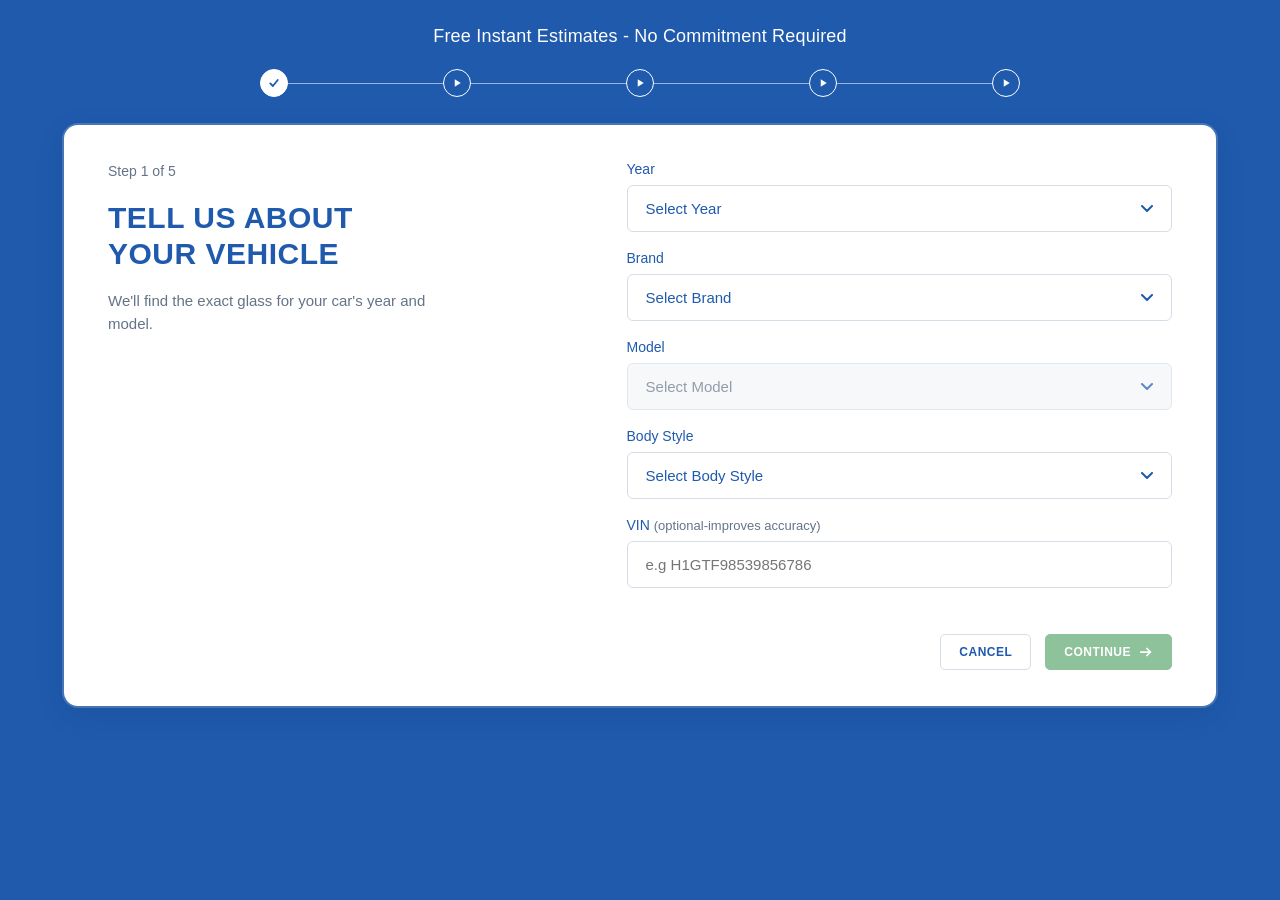
==== index.html @ 15ad985d "Add static GitHub Pages preview alongside PHP backend PHP files stay the canonical source; .html sna" ====
<!doctype html>
<html lang="en">
<head>
  <meta charset="utf-8">
  <meta name="viewport" content="width=device-width, initial-scale=1">
  <title>AGX — Vehicle Glass Estimate</title>
    <link rel="stylesheet" href="assets/css/form.css?v=1778505062">
</head>
<body>
  <div class="page-wrap">

    <h2 class="headline">Free Instant Estimates - No Commitment Required</h2>

    <!-- Stepper -->
    <ol class="stepper" aria-label="Form progress">
      <li class="step-circle done" aria-current="step" aria-label="Step 1: Vehicle info, current">
        <svg viewBox="0 0 16 16" fill="none" stroke="currentColor" stroke-width="2.4" stroke-linecap="round" stroke-linejoin="round" aria-hidden="true"><polyline points="3,8.5 6.5,12 13,4"/></svg>
      </li>
      <li class="step-circle pending" aria-label="Step 2, not started"><svg viewBox="0 0 16 16" fill="currentColor" aria-hidden="true"><polygon points="5,3 13,8 5,13"/></svg></li>
      <li class="step-circle pending" aria-label="Step 3, not started"><svg viewBox="0 0 16 16" fill="currentColor" aria-hidden="true"><polygon points="5,3 13,8 5,13"/></svg></li>
      <li class="step-circle pending" aria-label="Step 4, not started"><svg viewBox="0 0 16 16" fill="currentColor" aria-hidden="true"><polygon points="5,3 13,8 5,13"/></svg></li>
      <li class="step-circle pending" aria-label="Step 5, not started"><svg viewBox="0 0 16 16" fill="currentColor" aria-hidden="true"><polygon points="5,3 13,8 5,13"/></svg></li>
    </ol>

    <!-- Form card -->
    <div class="card glow">
      <form id="vehicle-form" autocomplete="off" novalidate>
        <div class="form-grid">

          <div class="form-intro">
            <p class="step-tag">Step 1 of 5</p>
            <h1>Tell us about<br>your vehicle</h1>
            <p>We'll find the exact glass for your car's year and model.</p>
          </div>

          <div class="form-fields">
            <div class="field">
              <label for="year">Year</label>
              <select id="year" name="year" required>
                <option value="" selected disabled>Select Year</option>
              </select>
            </div>

            <div class="field">
              <label for="brand">Brand</label>
              <select id="brand" name="brand" required>
                <option value="" selected disabled>Select Brand</option>
              </select>
            </div>

            <div class="field">
              <label for="model">Model</label>
              <select id="model" name="model" required disabled>
                <option value="" selected disabled>Select Model</option>
              </select>
            </div>

            <div class="field">
              <label for="body_style">Body Style</label>
              <select id="body_style" name="body_style" required>
                <option value="" selected disabled>Select Body Style</option>
              </select>
            </div>

            <div class="field">
              <label for="vin">VIN <span class="field-hint">(optional-improves accuracy)</span></label>
              <input type="text" id="vin" name="vin" placeholder="e.g H1GTF98539856786" maxlength="17">
            </div>

            <div class="form-actions">
              <button type="button" id="cancel-btn" class="btn btn-ghost">Cancel</button>
              <button type="submit" id="continue-btn" class="btn btn-primary" disabled>
                Continue
                <span class="arrow">
                  <svg viewBox="0 0 16 16" fill="none" stroke="currentColor" stroke-width="2" stroke-linecap="round" stroke-linejoin="round">
                    <line x1="2" y1="8" x2="13" y2="8"/>
                    <polyline points="9,4 13,8 9,12"/>
                  </svg>
                </span>
              </button>
            </div>
          </div>

        </div>
      </form>
    </div>

  </div>

  <script type="application/json" id="agx-vehicles-data">{"years":["2026","2025","2024","2023","2022","2021","2020","2019","2018","2017","2016","2015","2014","2013","2012","2011","2010"],"body_styles":[{"value":"sedan","label":"Sedan","available":true},{"value":"coupe","label":"Coupe","available":false},{"value":"suv","label":"SUV","available":false},{"value":"hatchback","label":"Hatchback","available":false},{"value":"combi","label":"Combi \/ Wagon","available":false},{"value":"pickup","label":"Pickup","available":false},{"value":"van","label":"Van","available":false}],"brands":{"BMW":["1 Series","3 Series","5 Series","7 Series","X1","X3","X5"],"Mercedes":["A-Class","C-Class","E-Class","S-Class","GLA","GLC","GLE"],"Audi":["A3","A4","A6","A8","Q3","Q5","Q7"],"Volkswagen":["Golf","Passat","Polo","Jetta","Tiguan","Touareg"],"Ford":["Focus","Fiesta","Mondeo","Mustang","Kuga","Explorer"],"Toyota":["Corolla","Camry","Yaris","RAV4","Highlander","Prius"],"Honda":["Civic","Accord","Jazz","CR-V","HR-V"],"Hyundai":["i20","i30","Elantra","Sonata","Tucson","Santa Fe"],"Kia":["Rio","Ceed","Sportage","Sorento","Stinger"],"Nissan":["Micra","Sentra","Altima","Qashqai","X-Trail"],"Renault":["Clio","Megane","Captur","Kadjar"],"Peugeot":["208","308","508","2008","3008"],"Skoda":["Fabia","Octavia","Superb","Karoq","Kodiaq"],"Opel":["Corsa","Astra","Insignia","Mokka"],"Tesla":["Model 3","Model S","Model Y","Model X"]}}</script>
  <script src="assets/js/form.js?v=1778587753"></script>
</body>
</html>
---- assets/css/form.css ----
/* ==========================================================
   Shared base styles — used on every page
   ========================================================== */

* { box-sizing: border-box; }

:root {
  /* ---- Colors ---- */
  --bg-blue:        #1F5AAD;
  --bg-blue-deep:   #1B4F99;
  --primary:        #1F5AAD;
  --primary-dark:   #174584;
  --text-dark:      #1F5AAD;
  --text-muted:     #647488;
  --border-light:   #E2E8EF;
  --border-input:   #D5DDE6;
  --green-cta:      #1E8639;
  --green-cta-hover:#176E2D;
  --danger:         #D93B3B;
  --danger-hover:   #B92E2E;
  --glass-blue:     #C8DBED;
  --glass-green:    #B8E5B5;
  --white:          #FFFFFF;
  --shadow-card:    0 8px 32px rgba(0, 0, 0, 0.08);

  /* ---- Spacing scale (use these instead of magic px values) ---- */
  --space-1:  4px;
  --space-2:  8px;
  --space-3: 12px;
  --space-4: 16px;
  --space-5: 24px;
  --space-6: 32px;
  --space-7: 48px;

  /* ---- Radii ---- */
  --radius-sm: 5px;
  --radius-md: 8px;
  --radius-lg: 12px;
  --radius-xl: 14px;
}

html, body {
  margin: 0;
  padding: 0;
  font-family: -apple-system, BlinkMacSystemFont, "Segoe UI", Roboto, "Helvetica Neue", Arial, sans-serif;
  background: var(--bg-blue);
  color: var(--text-dark);
  min-height: 100vh;
  -webkit-font-smoothing: antialiased;
  -moz-osx-font-smoothing: grayscale;
}

.page-wrap {
  max-width: 1200px;
  margin: 0 auto;
  padding: 18px 24px 32px;
}

/* ----- Top headline ----- */
.headline {
  text-align: center;
  color: var(--white);
  font-size: 18px;
  font-weight: 400;
  letter-spacing: 0.2px;
  margin: 8px 0 22px;
}

/* ==========================================================
   Stepper — 5 step progress bar
   ========================================================== */
.stepper {
  display: flex;
  align-items: center;
  justify-content: space-between;
  max-width: 760px;
  margin: 0 auto 28px;
  position: relative;
  padding: 0;
  list-style: none;
}

.stepper::before {
  content: "";
  position: absolute;
  left: 24px;
  right: 24px;
  top: 50%;
  height: 1px;
  background: rgba(255, 255, 255, 0.55);
  z-index: 0;
}

.step-circle {
  position: relative;
  width: 28px;
  height: 28px;
  border-radius: 50%;
  display: flex;
  align-items: center;
  justify-content: center;
  background: var(--white);
  color: var(--primary);
  border: 1px solid var(--white);
  z-index: 1;
}

.step-circle.done {
  background: var(--white);
  color: var(--primary);
}

.step-circle.done svg,
.step-circle.pending svg {
  width: 12px;
  height: 12px;
}

.step-circle.pending {
  background: var(--bg-blue);
  color: var(--white);
  border: 1px solid var(--white);
}

/* ==========================================================
   Card
   ========================================================== */
.card {
  background: var(--white);
  border-radius: 14px;
  box-shadow: var(--shadow-card);
  padding: 36px 44px;
  position: relative;
}

.card.glow {
  box-shadow: 0 0 0 2px rgba(255, 255, 255, 0.18), var(--shadow-card);
}

/* ==========================================================
   Buttons — shared
   ========================================================== */
.btn {
  display: inline-flex;
  align-items: center;
  gap: 8px;
  font-family: inherit;
  font-size: 12px;
  font-weight: 600;
  letter-spacing: 0.5px;
  text-transform: uppercase;
  padding: 10px 18px;
  border-radius: 5px;
  border: 1px solid transparent;
  cursor: pointer;
  transition: background 150ms ease, color 150ms ease, border-color 150ms ease, opacity 150ms ease;
  text-decoration: none;
}

.btn .arrow svg {
  width: 14px;
  height: 14px;
}

.btn:disabled,
.btn[aria-disabled="true"] {
  opacity: 0.5;
  cursor: not-allowed;
}

.btn-primary {
  background: var(--green-cta);
  color: var(--white);
  border-color: var(--green-cta);
}
.btn-primary:hover:not(:disabled) {
  background: var(--green-cta-hover);
  border-color: var(--green-cta-hover);
}

.btn-ghost {
  background: var(--white);
  color: var(--primary);
  border-color: var(--border-input);
}
.btn-ghost:hover {
  border-color: var(--primary);
}

.btn-text {
  background: transparent;
  color: var(--text-muted);
  border-color: transparent;
  padding: 10px 14px;
  font-size: 12px;
  letter-spacing: 0.6px;
}
.btn-text:hover {
  color: var(--primary);
  text-decoration: underline;
  text-underline-offset: 3px;
}

/* Reset is a destructive action — always red so it's instantly recognisable. */
#reset-btn,
#reset-btn:hover {
  color: var(--danger);
  text-decoration: none;
}
#reset-btn:hover {
  color: var(--danger-hover);
  text-decoration: underline;
  text-underline-offset: 3px;
}

.btn-danger {
  background: var(--danger);
  color: var(--white);
  border-color: var(--danger);
}
.btn-danger:hover:not(:disabled) {
  background: var(--danger-hover);
  border-color: var(--danger-hover);
}

.btn .arrow {
  display: inline-flex;
  width: 14px;
  height: 14px;
}

/* ==========================================================
   Step 1 — Tell us about your vehicle (form layout)
   ========================================================== */
.form-grid {
  display: grid;
  grid-template-columns: 1fr 1.2fr;
  gap: 64px;
  align-items: start;
}

.form-intro .step-tag {
  font-size: 14px;
  color: var(--text-muted);
  margin: 0 0 18px;
}

.form-intro h1 {
  font-size: 30px;
  line-height: 1.2;
  font-weight: 700;
  letter-spacing: 0.5px;
  color: var(--text-dark);
  text-transform: uppercase;
  margin: 0 0 18px;
}

.form-intro p {
  font-size: 15px;
  color: var(--text-muted);
  line-height: 1.5;
  margin: 0;
  max-width: 320px;
}

.form-fields {
  display: flex;
  flex-direction: column;
  gap: 18px;
}

.field label {
  display: block;
  font-size: 14px;
  font-weight: 500;
  color: var(--text-dark);
  margin-bottom: 8px;
}

.field label .field-hint {
  font-weight: 400;
  color: var(--text-muted);
  font-size: 13px;
}

.field select,
.field input[type="text"] {
  width: 100%;
  padding: 14px 18px;
  font-family: inherit;
  font-size: 15px;
  color: var(--text-dark);
  background: var(--white);
  border: 1px solid var(--border-input);
  border-radius: 6px;
  appearance: none;
  -webkit-appearance: none;
  cursor: pointer;
  transition: border-color 150ms ease;
}

.field input[type="text"] {
  cursor: text;
}

.field select:focus,
.field input[type="text"]:focus {
  outline: none;
  border-color: var(--primary);
}

.field select {
  background-image: url("data:image/svg+xml;utf8,<svg xmlns='http://www.w3.org/2000/svg' width='12' height='8' viewBox='0 0 12 8'><path fill='none' stroke='%231F5AAD' stroke-width='2' stroke-linecap='round' stroke-linejoin='round' d='M1 1l5 5 5-5'/></svg>");
  background-repeat: no-repeat;
  background-position: right 18px center;
  padding-right: 44px;
}

.field select:disabled {
  background-color: #F4F6F9;
  color: var(--text-muted);
  cursor: not-allowed;
}

.field select option:disabled {
  color: #C0C8D2;
}

.form-actions {
  display: flex;
  justify-content: flex-end;
  align-items: center;
  gap: 14px;
  margin-top: 28px;
}

/* ==========================================================
   Responsive
   ========================================================== */
@media (max-width: 800px) {
  .card { padding: 28px 22px; }
  .form-grid { grid-template-columns: 1fr; gap: 28px; }
  .form-intro h1 { font-size: 24px; }
  .stepper { max-width: 100%; }
  .step-circle { width: 30px; height: 30px; }
  .headline { font-size: 18px; }
}
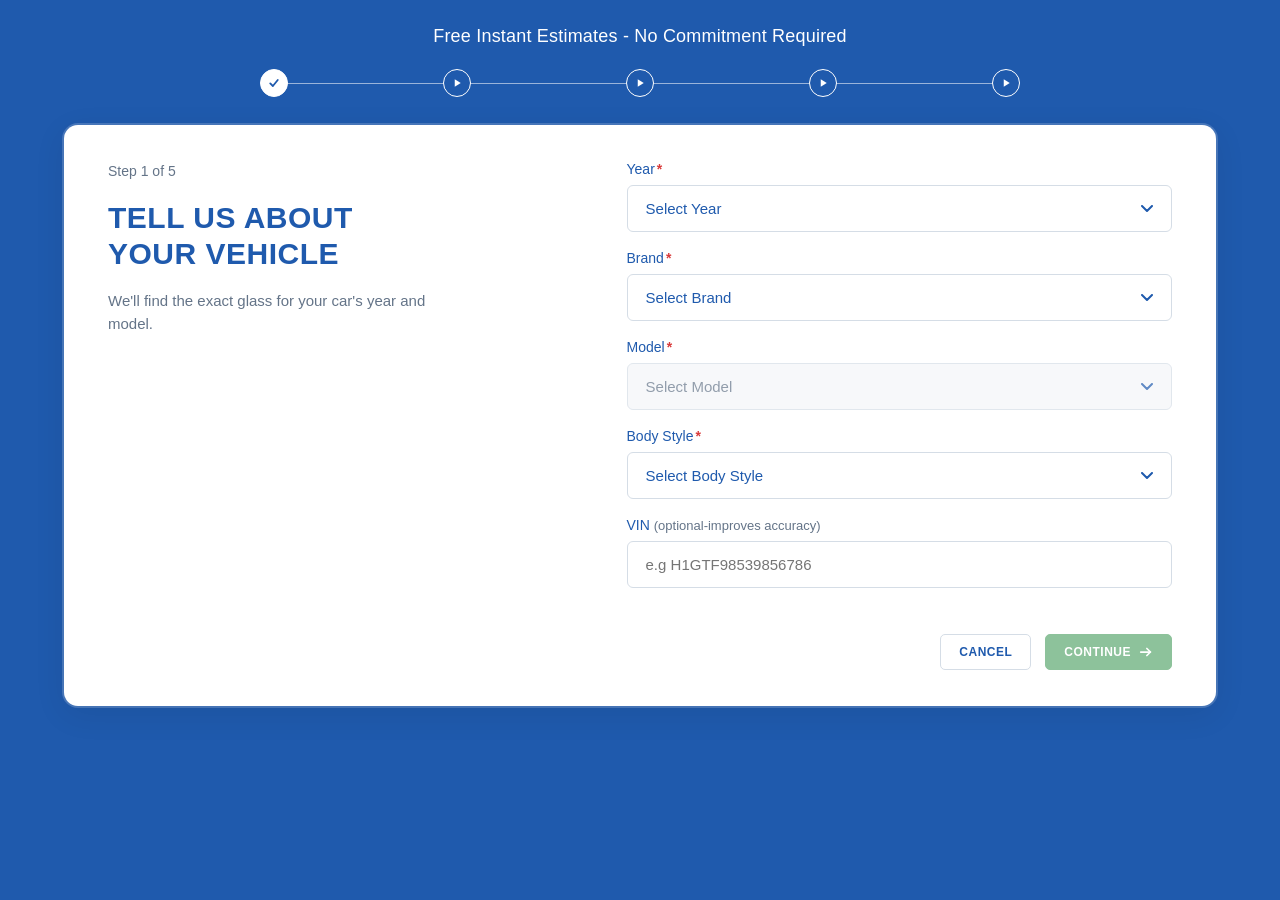
==== commit 38912154: "Mark required fields with a red asterisk across every form step Customers can now tell at a glance w" ====
--- a/index.html
+++ b/index.html
@@ -4,7 +4,7 @@
   <meta charset="utf-8">
   <meta name="viewport" content="width=device-width, initial-scale=1">
   <title>AGX — Vehicle Glass Estimate</title>
-    <link rel="stylesheet" href="assets/css/form.css?v=1778505062">
+    <link rel="stylesheet" href="assets/css/form.css?v=1778682075">
 </head>
 <body>
   <div class="page-wrap">
@@ -35,28 +35,28 @@
 
           <div class="form-fields">
             <div class="field">
-              <label for="year">Year</label>
+              <label for="year">Year<span class="required-mark" aria-hidden="true">*</span></label>
               <select id="year" name="year" required>
                 <option value="" selected disabled>Select Year</option>
               </select>
             </div>
 
             <div class="field">
-              <label for="brand">Brand</label>
+              <label for="brand">Brand<span class="required-mark" aria-hidden="true">*</span></label>
               <select id="brand" name="brand" required>
                 <option value="" selected disabled>Select Brand</option>
               </select>
             </div>
 
             <div class="field">
-              <label for="model">Model</label>
+              <label for="model">Model<span class="required-mark" aria-hidden="true">*</span></label>
               <select id="model" name="model" required disabled>
                 <option value="" selected disabled>Select Model</option>
               </select>
             </div>
 
             <div class="field">
-              <label for="body_style">Body Style</label>
+              <label for="body_style">Body Style<span class="required-mark" aria-hidden="true">*</span></label>
               <select id="body_style" name="body_style" required>
                 <option value="" selected disabled>Select Body Style</option>
               </select>
--- a/assets/css/form.css
+++ b/assets/css/form.css
@@ -335,6 +335,15 @@
 }
 
 /* ==========================================================
+   Required-field indicator — shared across every step.
+   ========================================================== */
+.required-mark {
+  color: var(--danger);
+  margin-left: 2px;
+  font-weight: 700;
+}
+
+/* ==========================================================
    Responsive
    ========================================================== */
 @media (max-width: 800px) {
